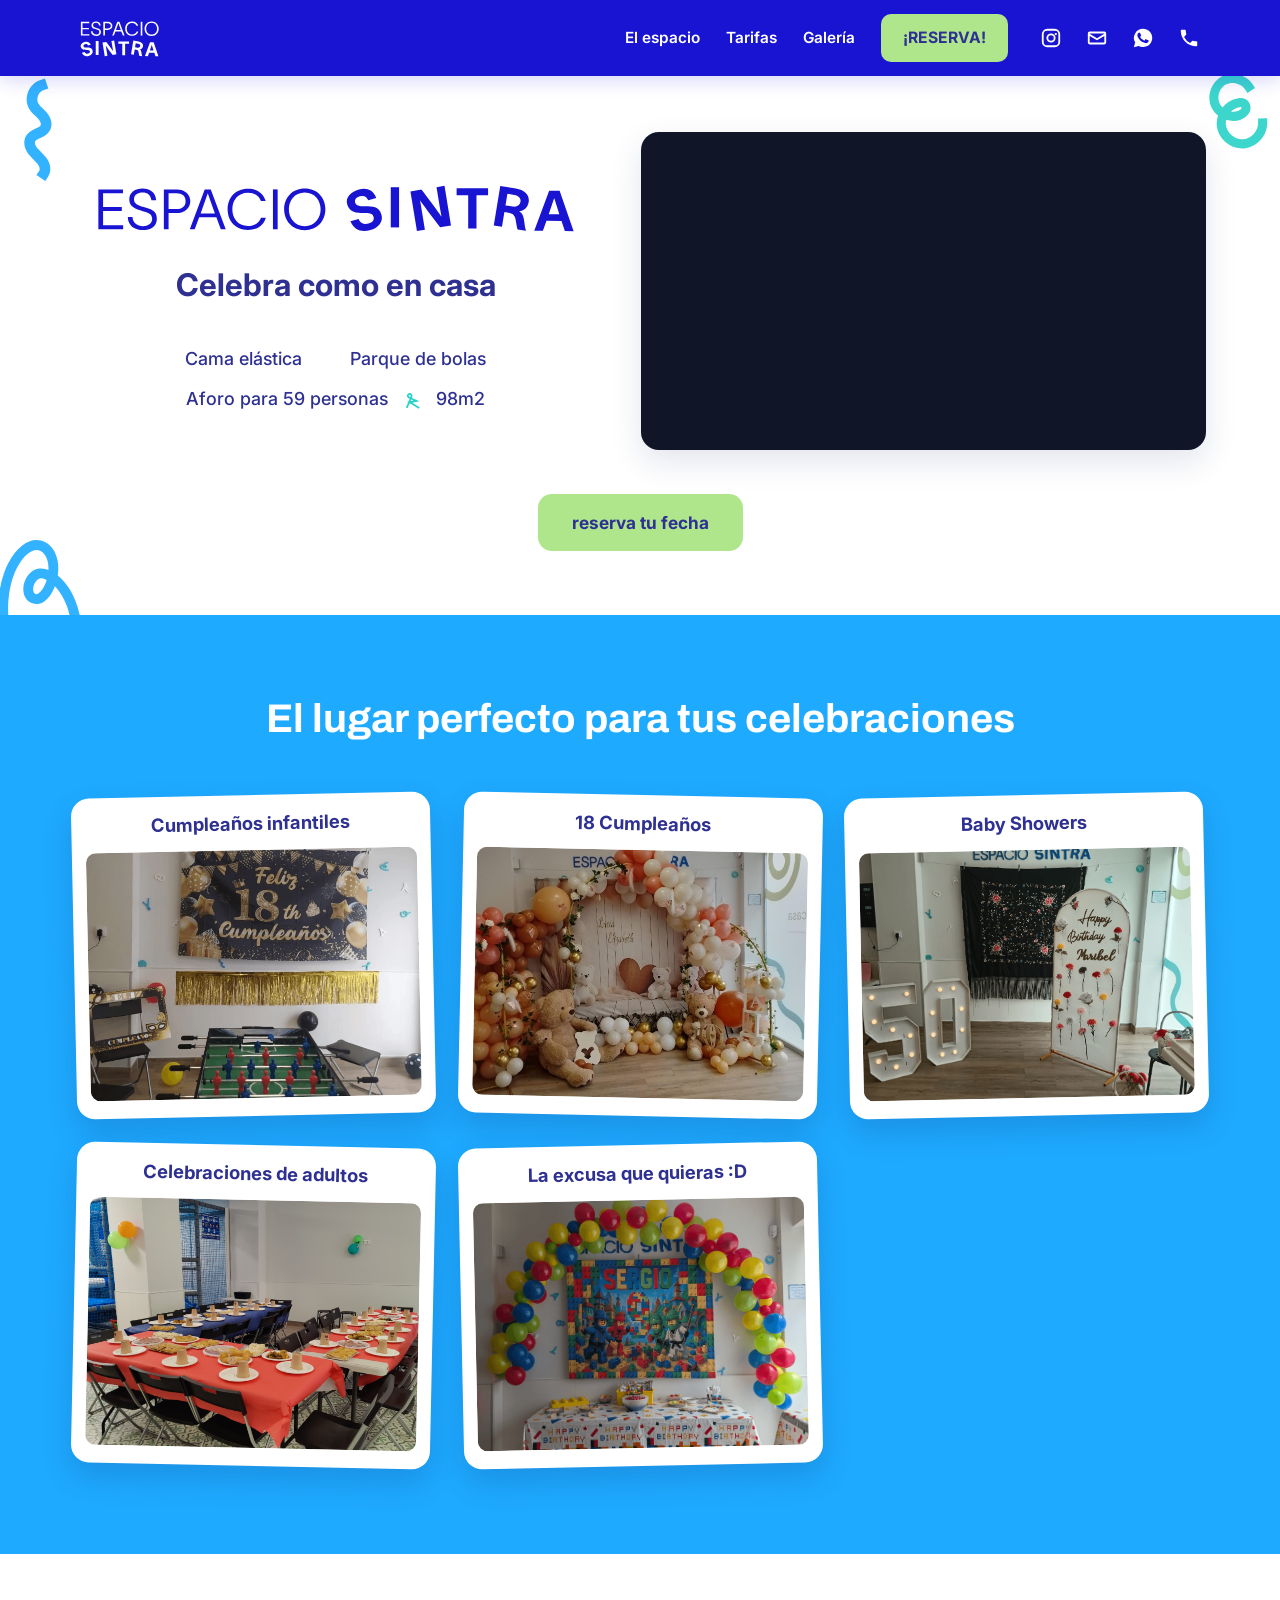
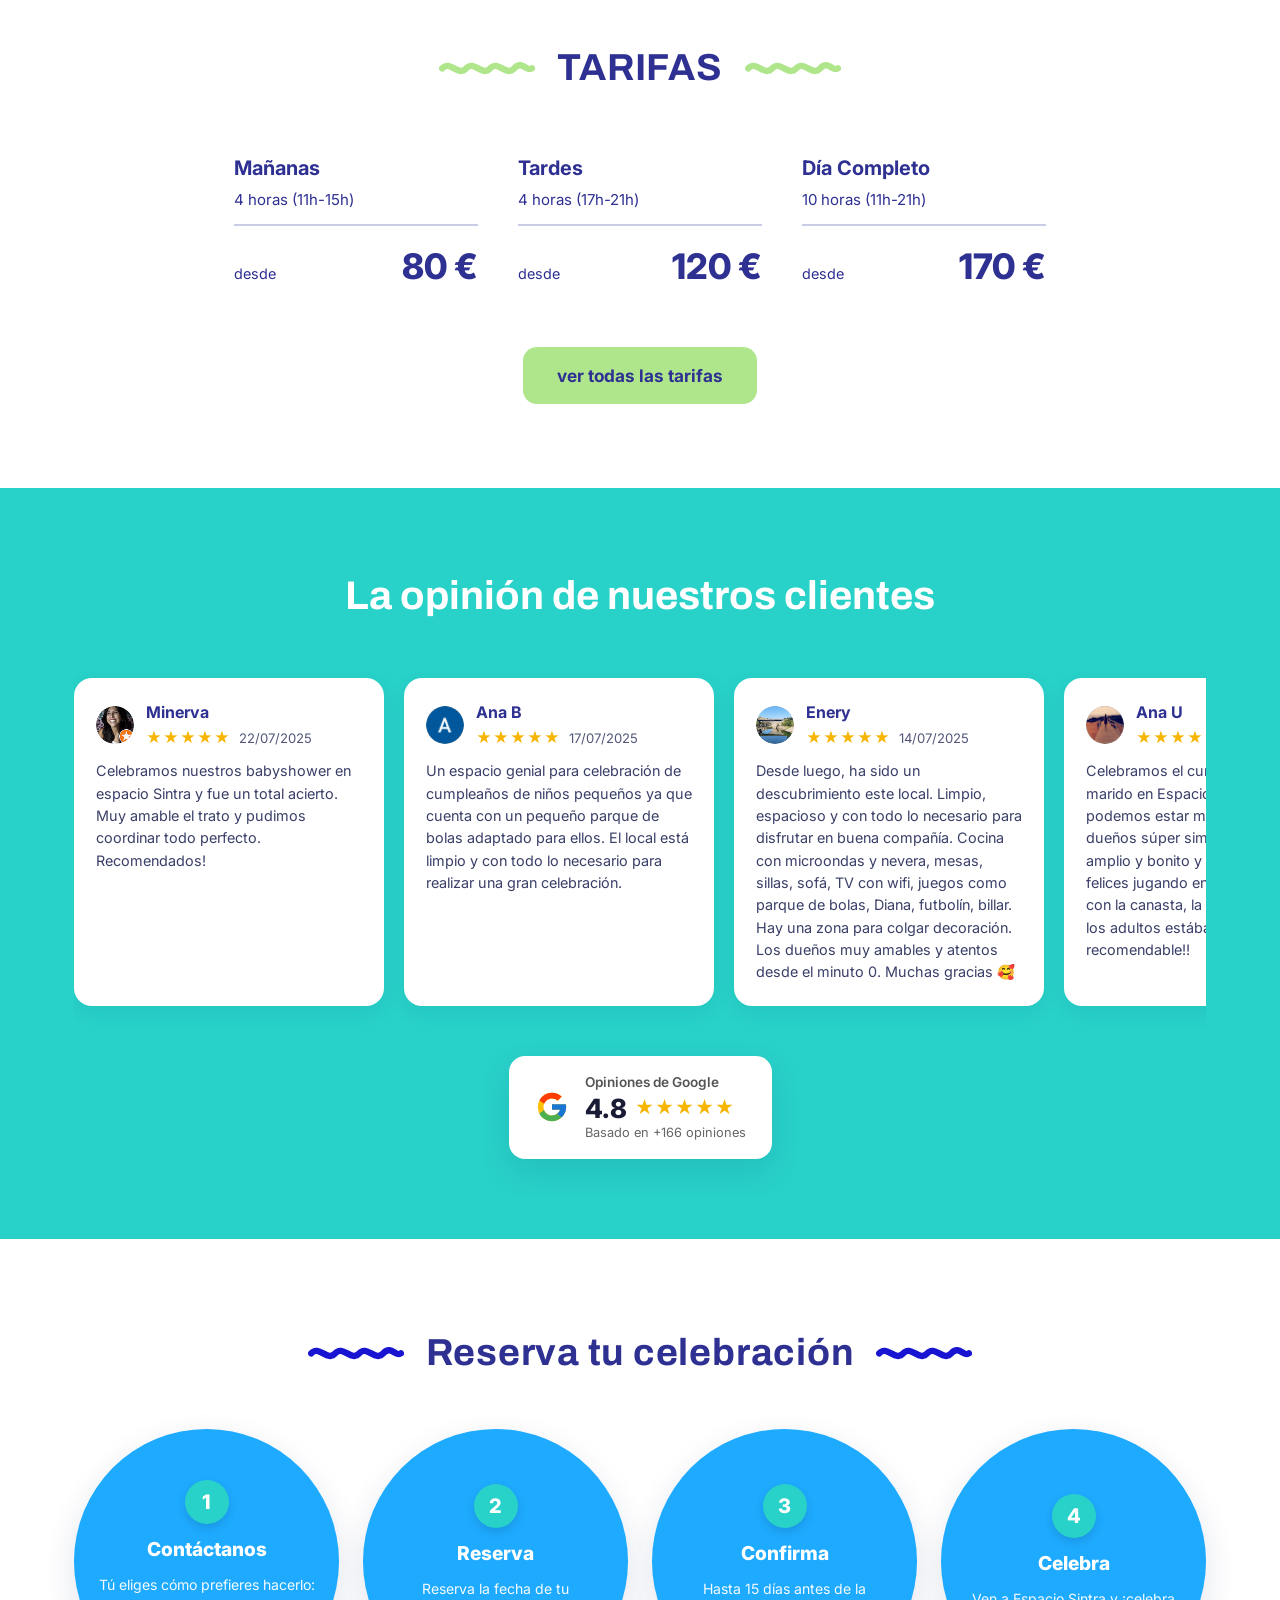
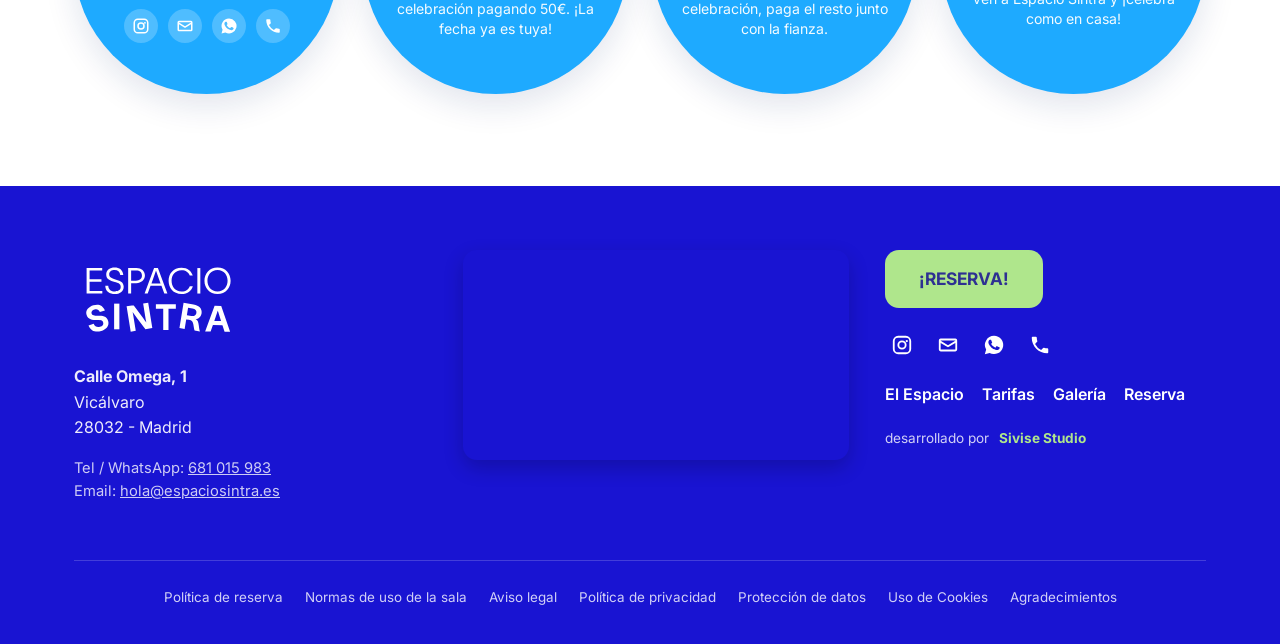
==== index.html @ 42a93ad6 "Initial 1:1 static migration of espaciosintra.es from Framer to GitHub Pages" ====
<!DOCTYPE html>
<html lang="es">
<head>
  <meta charset="UTF-8">
  <meta name="viewport" content="width=device-width, initial-scale=1.0">
  <title>Espacio Sintra — Celebra como en casa</title>
  <meta name="description" content="Celebra como en casa. Espacio Sintra es el lugar perfecto para todas tus celebraciones en Vicálvaro, Madrid. Sala privada de 98m2 con parque de bolas y cama elástica.">
  <link rel="canonical" href="https://www.espaciosintra.es/">
  <link rel="icon" type="image/png" href="img/favicon.png">
  <link rel="apple-touch-icon" href="img/apple-touch-icon.png">
  <meta property="og:type" content="website">
  <meta property="og:url" content="https://www.espaciosintra.es/">
  <meta property="og:title" content="Espacio Sintra — Celebra como en casa">
  <meta property="og:description" content="Celebra como en casa. Espacio Sintra es el lugar perfecto para todas tus celebraciones en Vicálvaro, Madrid. Sala privada de 98m2 con parque de bolas y cama elástica.">
  <meta property="og:image" content="https://www.espaciosintra.es/img/og-image.png">
  <link rel="preconnect" href="https://fonts.googleapis.com">
  <link rel="preconnect" href="https://fonts.gstatic.com" crossorigin>
  <link href="https://fonts.googleapis.com/css2?family=Archivo:wght@600;700;800&family=Inter:wght@400;500;600;700;800&display=swap" rel="stylesheet">
  <link rel="stylesheet" href="assets/style.css">
</head>
<body>
  <header class="site-header">
    <div class="container nav-inner">
      <a href="./" class="nav-logo" aria-label="Espacio Sintra Inicio">
        <img src="img/brand/ES_logotipo-03.svg" alt="Espacio Sintra">
      </a>
      <div class="nav-right">
        <ul class="nav-links">
          <li><a href="el_espacio/">El espacio</a></li>
          <li><a href="tarifas/">Tarifas</a></li>
          <li><a href="galeria/">Galería</a></li>
        </ul>
        <a href="reservar/" class="btn-mint">¡RESERVA!</a>
        <div class="nav-socials">
        <a href="https://www.instagram.com/espaciosintramadrid" target="_blank" rel="noopener noreferrer" aria-label="Instagram"><svg viewBox="0 0 24 24" aria-hidden="true"><path d="M7.75 2h8.5A5.75 5.75 0 0 1 22 7.75v8.5A5.75 5.75 0 0 1 16.25 22h-8.5A5.75 5.75 0 0 1 2 16.25v-8.5A5.75 5.75 0 0 1 7.75 2Zm0 2A3.75 3.75 0 0 0 4 7.75v8.5A3.75 3.75 0 0 0 7.75 20h8.5A3.75 3.75 0 0 0 20 16.25v-8.5A3.75 3.75 0 0 0 16.25 4h-8.5ZM12 7a5 5 0 1 1 0 10 5 5 0 0 1 0-10Zm0 2a3 3 0 1 0 0 6 3 3 0 0 0 0-6Zm5.25-2.5a1.25 1.25 0 1 1 0 2.5 1.25 1.25 0 0 1 0-2.5Z"/></svg></a>
        <a href="mailto:hola@espaciosintra.es" aria-label="Email"><svg viewBox="0 0 24 24" aria-hidden="true"><path d="M4 5h16a2 2 0 0 1 2 2v10a2 2 0 0 1-2 2H4a2 2 0 0 1-2-2V7a2 2 0 0 1 2-2Zm0 2v.4l8 4.8 8-4.8V7H4Zm16 10V9.7l-7.49 4.5a1 1 0 0 1-1.02 0L4 9.7V17h16Z"/></svg></a>
        <a href="https://wa.me/34681015983" target="_blank" rel="noopener noreferrer" aria-label="WhatsApp"><svg viewBox="0 0 24 24" aria-hidden="true"><path d="M12.04 2a9.95 9.95 0 0 0-8.6 14.95L2 22l5.2-1.36A9.96 9.96 0 1 0 12.04 2Zm5.82 14.1c-.25.7-1.44 1.34-1.99 1.42-.52.08-1.18.11-1.9-.12-.44-.14-1-.33-1.72-.64-3.03-1.31-5-4.36-5.15-4.56-.15-.2-1.23-1.64-1.23-3.13 0-1.49.78-2.22 1.06-2.52.28-.3.6-.38.8-.38h.58c.19 0 .44-.07.69.52.25.6.85 2.08.92 2.23.08.15.13.33.03.53-.1.2-.15.33-.3.5-.15.18-.32.4-.45.54-.15.15-.3.31-.13.61.18.3.78 1.29 1.68 2.09 1.15 1.03 2.13 1.35 2.43 1.5.3.15.48.13.65-.08.18-.2.75-.88.95-1.18.2-.3.4-.25.68-.15.28.1 1.75.83 2.05.98.3.15.5.22.58.35.08.13.08.73-.17 1.43Z"/></svg></a>
        <a href="tel:681015983" aria-label="Teléfono"><svg viewBox="0 0 24 24" aria-hidden="true"><path d="M6.62 10.79a15.05 15.05 0 0 0 6.59 6.59l2.2-2.2a1 1 0 0 1 1.01-.24c1.12.37 2.33.57 3.58.57a1 1 0 0 1 1 1V20a1 1 0 0 1-1 1C10.61 21 3 13.39 3 4a1 1 0 0 1 1-1h3.5a1 1 0 0 1 1 1c0 1.25.2 2.46.57 3.58a1 1 0 0 1-.25 1.01l-2.2 2.2Z"/></svg></a>
    </div>
      </div>
      <button id="menu-toggle" class="menu-toggle" aria-label="Abrir menú" aria-expanded="false">
        <svg width="24" height="24" viewBox="0 0 24 24" fill="none" stroke="currentColor" stroke-width="2.5"><line x1="3" y1="6" x2="21" y2="6"/><line x1="3" y1="12" x2="21" y2="12"/><line x1="3" y1="18" x2="21" y2="18"/></svg>
      </button>
    </div>
    <nav id="mobile-drawer" class="mobile-drawer" aria-label="Navegación móvil">
      <ul>
        <li><a href="el_espacio/">El espacio</a></li>
        <li><a href="tarifas/">Tarifas</a></li>
        <li><a href="galeria/">Galería</a></li>
        <li><a href="reservar/">¡RESERVA!</a></li>
      </ul>
      <div class="nav-socials">
        <a href="https://www.instagram.com/espaciosintramadrid" target="_blank" rel="noopener noreferrer" aria-label="Instagram"><svg viewBox="0 0 24 24" aria-hidden="true"><path d="M7.75 2h8.5A5.75 5.75 0 0 1 22 7.75v8.5A5.75 5.75 0 0 1 16.25 22h-8.5A5.75 5.75 0 0 1 2 16.25v-8.5A5.75 5.75 0 0 1 7.75 2Zm0 2A3.75 3.75 0 0 0 4 7.75v8.5A3.75 3.75 0 0 0 7.75 20h8.5A3.75 3.75 0 0 0 20 16.25v-8.5A3.75 3.75 0 0 0 16.25 4h-8.5ZM12 7a5 5 0 1 1 0 10 5 5 0 0 1 0-10Zm0 2a3 3 0 1 0 0 6 3 3 0 0 0 0-6Zm5.25-2.5a1.25 1.25 0 1 1 0 2.5 1.25 1.25 0 0 1 0-2.5Z"/></svg></a>
        <a href="mailto:hola@espaciosintra.es" aria-label="Email"><svg viewBox="0 0 24 24" aria-hidden="true"><path d="M4 5h16a2 2 0 0 1 2 2v10a2 2 0 0 1-2 2H4a2 2 0 0 1-2-2V7a2 2 0 0 1 2-2Zm0 2v.4l8 4.8 8-4.8V7H4Zm16 10V9.7l-7.49 4.5a1 1 0 0 1-1.02 0L4 9.7V17h16Z"/></svg></a>
        <a href="https://wa.me/34681015983" target="_blank" rel="noopener noreferrer" aria-label="WhatsApp"><svg viewBox="0 0 24 24" aria-hidden="true"><path d="M12.04 2a9.95 9.95 0 0 0-8.6 14.95L2 22l5.2-1.36A9.96 9.96 0 1 0 12.04 2Zm5.82 14.1c-.25.7-1.44 1.34-1.99 1.42-.52.08-1.18.11-1.9-.12-.44-.14-1-.33-1.72-.64-3.03-1.31-5-4.36-5.15-4.56-.15-.2-1.23-1.64-1.23-3.13 0-1.49.78-2.22 1.06-2.52.28-.3.6-.38.8-.38h.58c.19 0 .44-.07.69.52.25.6.85 2.08.92 2.23.08.15.13.33.03.53-.1.2-.15.33-.3.5-.15.18-.32.4-.45.54-.15.15-.3.31-.13.61.18.3.78 1.29 1.68 2.09 1.15 1.03 2.13 1.35 2.43 1.5.3.15.48.13.65-.08.18-.2.75-.88.95-1.18.2-.3.4-.25.68-.15.28.1 1.75.83 2.05.98.3.15.5.22.58.35.08.13.08.73-.17 1.43Z"/></svg></a>
        <a href="tel:681015983" aria-label="Teléfono"><svg viewBox="0 0 24 24" aria-hidden="true"><path d="M6.62 10.79a15.05 15.05 0 0 0 6.59 6.59l2.2-2.2a1 1 0 0 1 1.01-.24c1.12.37 2.33.57 3.58.57a1 1 0 0 1 1 1V20a1 1 0 0 1-1 1C10.61 21 3 13.39 3 4a1 1 0 0 1 1-1h3.5a1 1 0 0 1 1 1c0 1.25.2 2.46.57 3.58a1 1 0 0 1-.25 1.01l-2.2 2.2Z"/></svg></a>
    </div>
    </nav>
  </header>

  <main>

    <!-- HERO -->
    <section class="hero-section">
      <img src="img/brand/ES_formas_-02.svg" alt="" class="deco-shape" style="top:-20px; left:-30px; width:140px; opacity:0.9;">
      <img src="img/brand/ES_formas_-14.svg" alt="" class="deco-shape" style="top:-20px; right:-20px; width:120px; opacity:0.9;">
      <img src="img/brand/ES_formas_-06.svg" alt="" class="deco-shape" style="bottom:-30px; left:-30px; width:130px; opacity:0.9;">

      <div class="container">
        <div class="hero-grid">
          <div class="hero-brand">
            <img src="img/brand/ES_logotipo-02.svg" alt="ESPACIO SINTRA" class="hero-wordmark">
            <h1 class="hero-subtitle">Celebra como en casa</h1>
            <div class="hero-highlights">
              <div class="hero-highlight-row">
                <span>Cama elástica</span>
                <img src="img/brand/ES_formas_-21.svg" alt="" class="hero-highlight-icon">
                <span>Parque de bolas</span>
              </div>
              <div class="hero-highlight-row">
                <span>Aforo para 59 personas</span>
                <img src="img/brand/ES_formas_-15.svg" alt="" class="hero-highlight-icon">
                <span>98m2</span>
              </div>
            </div>
          </div>

          <div class="hero-video-wrap">
            <iframe
              src="https://www.youtube.com/embed/fUkqvOrNJ1E?iv_load_policy=3&rel=0&modestbranding=1&playsinline=1&mute=1"
              title="Vídeo de presentación de Espacio Sintra"
              allow="accelerometer; autoplay; clipboard-write; encrypted-media; gyroscope; picture-in-picture"
              allowfullscreen>
            </iframe>
          </div>
        </div>

        <div class="hero-cta-wrap">
          <a href="reservar/" class="btn-mint btn-mint-lg">reserva tu fecha</a>
        </div>
      </div>
    </section>

    <!-- CELEBRATIONS (Sky Blue) -->
    <section class="celebrations-section">
      <div class="container">
        <h2 class="section-title">El lugar perfecto para tus celebraciones</h2>
        <div class="celebrations-grid">
          <article class="celebration-card">
            <h2>Cumpleaños infantiles</h2>
            <img src="img/celebraciones/cumple_infantil.jpg" alt="Cumpleaños infantiles en Espacio Sintra" loading="lazy">
          </article>
          <article class="celebration-card">
            <h2>18 Cumpleaños</h2>
            <img src="img/celebraciones/cumple_18.jpg" alt="18 Cumpleaños en Espacio Sintra" loading="lazy">
          </article>
          <article class="celebration-card">
            <h2>Baby Showers</h2>
            <img src="img/celebraciones/baby_shower.jpg" alt="Baby Showers en Espacio Sintra" loading="lazy">
          </article>
          <article class="celebration-card">
            <h2>Celebraciones de adultos</h2>
            <img src="img/celebraciones/adultos.jpg" alt="Celebraciones de adultos en Espacio Sintra" loading="lazy">
          </article>
          <article class="celebration-card">
            <h2>La excusa que quieras :D</h2>
            <img src="img/celebraciones/excusa.jpg" alt="Todo tipo de celebraciones en Espacio Sintra" loading="lazy">
          </article>
        </div>
      </div>
    </section>

    <!-- TARIFAS SUMMARY -->
    <section class="tarifas-home-section">
      <div class="container">
        <div class="wave-heading">
          <svg class="wave-svg" viewBox="0 0 120 26" fill="none"><path d="M4 13C14 2 24 24 34 13C44 2 54 24 64 13C74 2 84 24 94 13C104 2 110 18 116 13" stroke="#afe68c" stroke-width="8" stroke-linecap="round"/></svg>
          <h2>TARIFAS</h2>
          <svg class="wave-svg" viewBox="0 0 120 26" fill="none"><path d="M4 13C14 2 24 24 34 13C44 2 54 24 64 13C74 2 84 24 94 13C104 2 110 18 116 13" stroke="#afe68c" stroke-width="8" stroke-linecap="round"/></svg>
        </div>

        <div class="tarifas-summary-grid">
          <div class="tarifa-mini">
            <h3>Mañanas</h3>
            <p class="hours">4 horas (11h-15h)</p>
            <div class="price-row"><span class="desde">desde</span><span class="price">80 €</span></div>
          </div>
          <div class="tarifa-mini">
            <h3>Tardes</h3>
            <p class="hours">4 horas (17h-21h)</p>
            <div class="price-row"><span class="desde">desde</span><span class="price">120 €</span></div>
          </div>
          <div class="tarifa-mini">
            <h3>Día Completo</h3>
            <p class="hours">10 horas (11h-21h)</p>
            <div class="price-row"><span class="desde">desde</span><span class="price">170 €</span></div>
          </div>
        </div>

        <div style="text-align:center;">
          <a href="tarifas/" class="btn-mint btn-mint-lg">ver todas las tarifas</a>
        </div>
      </div>
    </section>

    <!-- CLIENT REVIEWS (Turquoise) -->
    <section class="reviews-section">
      <div class="container">
        <h2 class="section-title">La opinión de nuestros clientes</h2>
        <div class="reviews-track">
          
        <article class="review-card">
          <div class="review-head">
            <img src="img/avatars/av1.png" alt="Minerva" class="review-avatar" loading="lazy">
            <div>
              <div class="review-author">Minerva</div>
              <div class="review-meta"><span class="review-stars">★★★★★</span><span>22/07/2025</span></div>
            </div>
          </div>
          <p class="review-text">Celebramos nuestros babyshower en espacio Sintra y fue un total acierto. Muy amable el trato y pudimos coordinar todo perfecto. Recomendados!</p>
        </article>

        <article class="review-card">
          <div class="review-head">
            <img src="img/avatars/av2.png" alt="Ana B" class="review-avatar" loading="lazy">
            <div>
              <div class="review-author">Ana B</div>
              <div class="review-meta"><span class="review-stars">★★★★★</span><span>17/07/2025</span></div>
            </div>
          </div>
          <p class="review-text">Un espacio genial para celebración de cumpleaños de niños pequeños ya que cuenta con un pequeño parque de bolas adaptado para ellos. El local está limpio y con todo lo necesario para realizar una gran celebración.</p>
        </article>

        <article class="review-card">
          <div class="review-head">
            <img src="img/avatars/av3.png" alt="Enery" class="review-avatar" loading="lazy">
            <div>
              <div class="review-author">Enery</div>
              <div class="review-meta"><span class="review-stars">★★★★★</span><span>14/07/2025</span></div>
            </div>
          </div>
          <p class="review-text">Desde luego, ha sido un descubrimiento este local. Limpio, espacioso y con todo lo necesario para disfrutar en buena compañía. Cocina con microondas y nevera, mesas, sillas, sofá, TV con wifi, juegos como parque de bolas, Diana, futbolín, billar. Hay una zona para colgar decoración. Los dueños muy amables y atentos desde el minuto 0. Muchas gracias 🥰</p>
        </article>

        <article class="review-card">
          <div class="review-head">
            <img src="img/avatars/av4.png" alt="Ana U" class="review-avatar" loading="lazy">
            <div>
              <div class="review-author">Ana U</div>
              <div class="review-meta"><span class="review-stars">★★★★★</span><span>10/07/2025</span></div>
            </div>
          </div>
          <p class="review-text">Celebramos el cumpleaños de mi marido en Espacio Sintra y no podemos estar más contentos. Los dueños súper simpáticos. El local muy amplio y bonito y los niños estuvieron felices jugando en el parque de bolas, con la canasta, la portería… mientras los adultos estábamos tranquilos. Muy recomendable!!</p>
        </article>

        <article class="review-card">
          <div class="review-head">
            <img src="img/avatars/av5.png" alt="Mónica" class="review-avatar" loading="lazy">
            <div>
              <div class="review-author">Mónica</div>
              <div class="review-meta"><span class="review-stars">★★★★★</span><span>03/07/2025</span></div>
            </div>
          </div>
          <p class="review-text">Es la primera vez que hemos hecho uso de un local y hemos salido encantados. Es amplio, cómodo, con juegos para pequeños y no tanto, hemos estado como en casa. Las gestiones fáciles y el trato cercano.</p>
        </article>

        <article class="review-card">
          <div class="review-head">
            <img src="img/avatars/av6.png" alt="Valentina" class="review-avatar" loading="lazy">
            <div>
              <div class="review-author">Valentina</div>
              <div class="review-meta"><span class="review-stars">★★★★★</span><span>01/07/2025</span></div>
            </div>
          </div>
          <p class="review-text">Muy buen local, todo nuevo, bonito, para todos los gustos, es un excelente espacio, Vicálvaro lo necesitaba ☺️ Nos encantó!! Seguro que más de un invitado repetirá!!</p>
        </article>

        <article class="review-card">
          <div class="review-head">
            <img src="img/avatars/av7.png" alt="Olga" class="review-avatar" loading="lazy">
            <div>
              <div class="review-author">Olga</div>
              <div class="review-meta"><span class="review-stars">★★★★★</span><span>29/06/2025</span></div>
            </div>
          </div>
          <p class="review-text">El sitio fue ideal para celebrar la graduación de un grupo de 14 niños de entre 2 y 3 años. Los niños se lo pasaron genial en el parque de bolas, jugando con la cocinita y montando en las motos. Aire acondicionado perfecto, nevera, microondas y todo muy limpio. ¡Repetiríamos sin duda!</p>
        </article>

        <article class="review-card">
          <div class="review-head">
            <img src="img/avatars/av8.png" alt="Karolina" class="review-avatar" loading="lazy">
            <div>
              <div class="review-author">Karolina</div>
              <div class="review-meta"><span class="review-stars">★★★★★</span><span>27/06/2025</span></div>
            </div>
          </div>
          <p class="review-text">Un local ideal para fiestas de niños, muy limpio, acogedor y muy bien equipado, con nevera y congelador, cafetera de cápsulas y microondas. Les doy un 10!</p>
        </article>

        <article class="review-card">
          <div class="review-head">
            <img src="img/avatars/av9.png" alt="Lorena" class="review-avatar" loading="lazy">
            <div>
              <div class="review-author">Lorena</div>
              <div class="review-meta"><span class="review-stars">★★★★★</span><span>22/06/2025</span></div>
            </div>
          </div>
          <p class="review-text">Un local cómodo, espacioso, donde disfrutar tanto los mayores como los más pequeños, todo lo tienen bien organizado, se preocupan desde el primer momento de que vaya a estar todo genial para la fiesta. Sin duda repetiremos</p>
        </article>
        </div>
        <div class="google-badge-wrap">
          <div class="google-badge-card">
            <svg width="34" height="34" viewBox="0 0 48 48" aria-hidden="true"><path fill="#FFC107" d="M43.6 20.1H42V20H24v8h11.3C33.7 32.7 29.2 36 24 36c-6.6 0-12-5.4-12-12s5.4-12 12-12c3.1 0 5.8 1.2 8 3l5.7-5.7C34 6 29.3 4 24 4 13 4 4 13 4 24s9 20 20 20 20-9 20-20c0-1.3-.1-2.6-.4-3.9z"/><path fill="#FF3D00" d="M6.3 14.7l6.6 4.8C14.7 15.1 19 12 24 12c3.1 0 5.8 1.2 8 3l5.7-5.7C34 6 29.3 4 24 4 16.3 4 9.7 8.3 6.3 14.7z"/><path fill="#4CAF50" d="M24 44c5.2 0 9.9-2 13.4-5.2l-6.2-5.2C29.2 35.1 26.7 36 24 36c-5.2 0-9.6-3.3-11.3-7.9l-6.5 5C9.5 39.6 16.2 44 24 44z"/><path fill="#1976D2" d="M43.6 20.1H42V20H24v8h11.3c-.8 2.2-2.2 4.2-4.1 5.6l6.2 5.2C37 39.2 44 34 44 24c0-1.3-.1-2.6-.4-3.9z"/></svg>
            <div>
              <div style="font-size:0.85rem; color:#555; font-weight:600;">Opiniones de Google</div>
              <div style="display:flex; align-items:center; gap:8px;">
                <span class="google-badge-score">4.8</span>
                <span class="review-stars" style="font-size:1.15rem;">★★★★★</span>
              </div>
              <div style="font-size:0.8rem; color:#666;">Basado en +166 opiniones</div>
            </div>
          </div>
        </div>
      </div>
    </section>

    <!-- BOOKING STEPS -->
    <section class="steps-section">
      <div class="container">
        <div class="wave-heading">
          <svg class="wave-svg" viewBox="0 0 120 26" fill="none"><path d="M4 13C14 2 24 24 34 13C44 2 54 24 64 13C74 2 84 24 94 13C104 2 110 18 116 13" stroke="#1914d2" stroke-width="8" stroke-linecap="round"/></svg>
          <h2>Reserva tu celebración</h2>
          <svg class="wave-svg" viewBox="0 0 120 26" fill="none"><path d="M4 13C14 2 24 24 34 13C44 2 54 24 64 13C74 2 84 24 94 13C104 2 110 18 116 13" stroke="#1914d2" stroke-width="8" stroke-linecap="round"/></svg>
        </div>

        <div class="steps-grid">
          <div class="step-circle">
            <span class="step-num">1</span>
            <h3>Contáctanos</h3>
            <p>Tú eliges cómo prefieres hacerlo:</p>
            <div class="step-icons">
        <a href="https://www.instagram.com/espaciosintramadrid" target="_blank" rel="noopener noreferrer" aria-label="Instagram"><svg viewBox="0 0 24 24" aria-hidden="true"><path d="M7.75 2h8.5A5.75 5.75 0 0 1 22 7.75v8.5A5.75 5.75 0 0 1 16.25 22h-8.5A5.75 5.75 0 0 1 2 16.25v-8.5A5.75 5.75 0 0 1 7.75 2Zm0 2A3.75 3.75 0 0 0 4 7.75v8.5A3.75 3.75 0 0 0 7.75 20h8.5A3.75 3.75 0 0 0 20 16.25v-8.5A3.75 3.75 0 0 0 16.25 4h-8.5ZM12 7a5 5 0 1 1 0 10 5 5 0 0 1 0-10Zm0 2a3 3 0 1 0 0 6 3 3 0 0 0 0-6Zm5.25-2.5a1.25 1.25 0 1 1 0 2.5 1.25 1.25 0 0 1 0-2.5Z"/></svg></a>
        <a href="mailto:hola@espaciosintra.es" aria-label="Email"><svg viewBox="0 0 24 24" aria-hidden="true"><path d="M4 5h16a2 2 0 0 1 2 2v10a2 2 0 0 1-2 2H4a2 2 0 0 1-2-2V7a2 2 0 0 1 2-2Zm0 2v.4l8 4.8 8-4.8V7H4Zm16 10V9.7l-7.49 4.5a1 1 0 0 1-1.02 0L4 9.7V17h16Z"/></svg></a>
        <a href="https://wa.me/34681015983" target="_blank" rel="noopener noreferrer" aria-label="WhatsApp"><svg viewBox="0 0 24 24" aria-hidden="true"><path d="M12.04 2a9.95 9.95 0 0 0-8.6 14.95L2 22l5.2-1.36A9.96 9.96 0 1 0 12.04 2Zm5.82 14.1c-.25.7-1.44 1.34-1.99 1.42-.52.08-1.18.11-1.9-.12-.44-.14-1-.33-1.72-.64-3.03-1.31-5-4.36-5.15-4.56-.15-.2-1.23-1.64-1.23-3.13 0-1.49.78-2.22 1.06-2.52.28-.3.6-.38.8-.38h.58c.19 0 .44-.07.69.52.25.6.85 2.08.92 2.23.08.15.13.33.03.53-.1.2-.15.33-.3.5-.15.18-.32.4-.45.54-.15.15-.3.31-.13.61.18.3.78 1.29 1.68 2.09 1.15 1.03 2.13 1.35 2.43 1.5.3.15.48.13.65-.08.18-.2.75-.88.95-1.18.2-.3.4-.25.68-.15.28.1 1.75.83 2.05.98.3.15.5.22.58.35.08.13.08.73-.17 1.43Z"/></svg></a>
        <a href="tel:681015983" aria-label="Teléfono"><svg viewBox="0 0 24 24" aria-hidden="true"><path d="M6.62 10.79a15.05 15.05 0 0 0 6.59 6.59l2.2-2.2a1 1 0 0 1 1.01-.24c1.12.37 2.33.57 3.58.57a1 1 0 0 1 1 1V20a1 1 0 0 1-1 1C10.61 21 3 13.39 3 4a1 1 0 0 1 1-1h3.5a1 1 0 0 1 1 1c0 1.25.2 2.46.57 3.58a1 1 0 0 1-.25 1.01l-2.2 2.2Z"/></svg></a>
    </div>
          </div>
          <div class="step-circle">
            <span class="step-num">2</span>
            <h3>Reserva</h3>
            <p>Reserva la fecha de tu celebración pagando 50€. ¡La fecha ya es tuya!</p>
          </div>
          <div class="step-circle">
            <span class="step-num">3</span>
            <h3>Confirma</h3>
            <p>Hasta 15 días antes de la celebración, paga el resto junto con la fianza.</p>
          </div>
          <div class="step-circle">
            <span class="step-num">4</span>
            <h3>Celebra</h3>
            <p>Ven a Espacio Sintra y ¡celebra como en casa!</p>
          </div>
        </div>
      </div>
    </section>

  </main>

  <footer class="site-footer">
    <div class="container">
      <div class="footer-top">
        <div>
          <img src="img/brand/ES_logotipo-03.svg" alt="Espacio Sintra" class="footer-logo">
          <p class="footer-address">
            <strong>Calle Omega, 1</strong><br>
            Vicálvaro<br>
            28032 - Madrid
          </p>
          <p class="footer-address" style="font-size:0.92rem; opacity:0.85;">
            Tel / WhatsApp: <a href="tel:681015983" style="text-decoration:underline;">681 015 983</a><br>
            Email: <a href="mailto:hola@espaciosintra.es" style="text-decoration:underline;">hola@espaciosintra.es</a>
          </p>
        </div>

        <div>
          <iframe class="footer-map" loading="lazy" referrerpolicy="no-referrer-when-downgrade" title="Ubicación de Espacio Sintra en Google Maps" src="https://www.google.com/maps/embed?pb=!1m18!1m12!1m3!1d3038.375888779469!2d-3.607991523493664!3d40.400522956624826!2m3!1f0!2f0!3f0!3m2!1i1024!2i768!4f13.1!3m3!1m2!1s0xd42251a2ddd2651%3A0xb4d147cf2492450a!2sEspacio%20Sintra!5e0!3m2!1ses!2ses!4v1754129785091!5m2!1ses!2ses"></iframe>
        </div>

        <div class="footer-actions">
          <a href="reservar/" class="btn-mint btn-mint-lg">¡RESERVA!</a>
          <div class="nav-socials">
        <a href="https://www.instagram.com/espaciosintramadrid" target="_blank" rel="noopener noreferrer" aria-label="Instagram"><svg viewBox="0 0 24 24" aria-hidden="true"><path d="M7.75 2h8.5A5.75 5.75 0 0 1 22 7.75v8.5A5.75 5.75 0 0 1 16.25 22h-8.5A5.75 5.75 0 0 1 2 16.25v-8.5A5.75 5.75 0 0 1 7.75 2Zm0 2A3.75 3.75 0 0 0 4 7.75v8.5A3.75 3.75 0 0 0 7.75 20h8.5A3.75 3.75 0 0 0 20 16.25v-8.5A3.75 3.75 0 0 0 16.25 4h-8.5ZM12 7a5 5 0 1 1 0 10 5 5 0 0 1 0-10Zm0 2a3 3 0 1 0 0 6 3 3 0 0 0 0-6Zm5.25-2.5a1.25 1.25 0 1 1 0 2.5 1.25 1.25 0 0 1 0-2.5Z"/></svg></a>
        <a href="mailto:hola@espaciosintra.es" aria-label="Email"><svg viewBox="0 0 24 24" aria-hidden="true"><path d="M4 5h16a2 2 0 0 1 2 2v10a2 2 0 0 1-2 2H4a2 2 0 0 1-2-2V7a2 2 0 0 1 2-2Zm0 2v.4l8 4.8 8-4.8V7H4Zm16 10V9.7l-7.49 4.5a1 1 0 0 1-1.02 0L4 9.7V17h16Z"/></svg></a>
        <a href="https://wa.me/34681015983" target="_blank" rel="noopener noreferrer" aria-label="WhatsApp"><svg viewBox="0 0 24 24" aria-hidden="true"><path d="M12.04 2a9.95 9.95 0 0 0-8.6 14.95L2 22l5.2-1.36A9.96 9.96 0 1 0 12.04 2Zm5.82 14.1c-.25.7-1.44 1.34-1.99 1.42-.52.08-1.18.11-1.9-.12-.44-.14-1-.33-1.72-.64-3.03-1.31-5-4.36-5.15-4.56-.15-.2-1.23-1.64-1.23-3.13 0-1.49.78-2.22 1.06-2.52.28-.3.6-.38.8-.38h.58c.19 0 .44-.07.69.52.25.6.85 2.08.92 2.23.08.15.13.33.03.53-.1.2-.15.33-.3.5-.15.18-.32.4-.45.54-.15.15-.3.31-.13.61.18.3.78 1.29 1.68 2.09 1.15 1.03 2.13 1.35 2.43 1.5.3.15.48.13.65-.08.18-.2.75-.88.95-1.18.2-.3.4-.25.68-.15.28.1 1.75.83 2.05.98.3.15.5.22.58.35.08.13.08.73-.17 1.43Z"/></svg></a>
        <a href="tel:681015983" aria-label="Teléfono"><svg viewBox="0 0 24 24" aria-hidden="true"><path d="M6.62 10.79a15.05 15.05 0 0 0 6.59 6.59l2.2-2.2a1 1 0 0 1 1.01-.24c1.12.37 2.33.57 3.58.57a1 1 0 0 1 1 1V20a1 1 0 0 1-1 1C10.61 21 3 13.39 3 4a1 1 0 0 1 1-1h3.5a1 1 0 0 1 1 1c0 1.25.2 2.46.57 3.58a1 1 0 0 1-.25 1.01l-2.2 2.2Z"/></svg></a>
    </div>
          <nav class="footer-nav" aria-label="Enlaces pie de página">
            <a href="el_espacio/">El Espacio</a>
            <a href="tarifas/">Tarifas</a>
            <a href="galeria/">Galería</a>
            <a href="reservar/">Reserva</a>
          </nav>
          <a href="https://www.sivisestudio.es/" target="_blank" rel="noopener noreferrer" class="footer-credit">
            desarrollado por <strong>Sivise Studio</strong>
          </a>
        </div>
      </div>

      <div class="footer-legal">
        <a href="politica_reserva/">Política de reserva</a>
        <a href="terminos_condiciones/">Normas de uso de la sala</a>
        <a href="aviso_legal/">Aviso legal</a>
        <a href="politica_privacidad/">Política de privacidad</a>
        <a href="proteccion_datos/">Protección de datos</a>
        <a href="uso_cookies/">Uso de Cookies</a>
        <a href="gracias/">Agradecimientos</a>
      </div>
    </div>
  </footer>

  <script src="assets/app.js"></script>
</body>
</html>
---- assets/style.css ----
/* Espacio Sintra — Official Static Design System (Migrated 1:1 from Framer to GitHub Pages) */
:root {
  --cobalt: #1914d2;
  --indigo: #2e3092;
  --sky: #1eaaff;
  --turquoise: #28d2c8;
  --mint: #afe68c;
  --mint-soft: #e6f8de;
  --white: #ffffff;
  --ink: #1a1c36;
  --muted: #52577a;
  --radius-sm: 10px;
  --radius-md: 18px;
  --radius-lg: 28px;
  --radius-pill: 999px;
  --shadow-card: 0 12px 32px rgba(18, 43, 105, 0.12);
  --shadow-soft: 0 6px 20px rgba(18, 43, 105, 0.08);
  --max-w: 1180px;
}

* { box-sizing: border-box; margin: 0; padding: 0; }
html { scroll-behavior: smooth; }
body {
  font-family: 'Inter', -apple-system, BlinkMacSystemFont, sans-serif;
  color: var(--indigo);
  background: var(--white);
  line-height: 1.6;
  overflow-x: hidden;
  -webkit-font-smoothing: antialiased;
}
img { max-width: 100%; display: block; }
a { color: inherit; text-decoration: none; }

.container {
  width: 100%;
  max-width: var(--max-w);
  margin: 0 auto;
  padding: 0 24px;
}

/* =========================================
   NAVBAR (Cobalt #1914d2)
   ========================================= */
.site-header {
  position: sticky;
  top: 0;
  z-index: 1000;
  background: var(--cobalt);
  color: var(--white);
  box-shadow: 0 4px 18px rgba(25, 20, 210, 0.18);
}
.nav-inner {
  display: flex;
  align-items: center;
  justify-content: space-between;
  gap: 20px;
  height: 76px;
}
.nav-logo {
  display: flex;
  align-items: center;
  height: 50px;
  flex-shrink: 0;
}
.nav-logo img {
  height: 52px;
  width: auto;
  object-fit: contain;
}
.nav-right {
  display: flex;
  align-items: center;
  gap: 26px;
}
.nav-links {
  display: flex;
  align-items: center;
  gap: 26px;
  list-style: none;
}
.nav-links a {
  font-size: 0.96rem;
  font-weight: 600;
  color: var(--white);
  transition: opacity 0.2s, transform 0.2s;
}
.nav-links a:hover,
.nav-links a.active {
  color: var(--mint);
}
.btn-mint {
  display: inline-flex;
  align-items: center;
  justify-content: center;
  gap: 8px;
  background: var(--mint);
  color: var(--indigo);
  font-weight: 700;
  font-size: 0.98rem;
  padding: 11px 22px;
  border-radius: 10px;
  border: none;
  cursor: pointer;
  transition: transform 0.2s, box-shadow 0.2s, filter 0.2s;
}
.btn-mint:hover {
  transform: translateY(-2px);
  box-shadow: 0 8px 20px rgba(25, 20, 210, 0.18);
  filter: brightness(1.03);
}
.btn-mint-lg {
  padding: 15px 34px;
  font-size: 1.08rem;
  border-radius: 14px;
}
.nav-socials {
  display: flex;
  align-items: center;
  gap: 12px;
}
.nav-socials a {
  display: inline-flex;
  align-items: center;
  justify-content: center;
  width: 34px;
  height: 34px;
  border-radius: 50%;
  color: var(--white);
  transition: transform 0.2s, background 0.2s;
}
.nav-socials a:hover {
  background: rgba(255, 255, 255, 0.16);
  transform: translateY(-2px);
}
.nav-socials svg { width: 22px; height: 22px; fill: currentColor; }

/* Mobile menu button */
.menu-toggle {
  display: none;
  background: transparent;
  border: 2px solid rgba(255, 255, 255, 0.45);
  border-radius: 10px;
  color: var(--white);
  width: 44px;
  height: 44px;
  align-items: center;
  justify-content: center;
  cursor: pointer;
}
.mobile-drawer {
  display: none;
  background: var(--cobalt);
  padding: 16px 24px 28px;
  border-top: 1px solid rgba(255, 255, 255, 0.15);
}
.mobile-drawer.open { display: block; }
.mobile-drawer ul {
  list-style: none;
  display: flex;
  flex-direction: column;
  gap: 14px;
  margin-bottom: 18px;
}
.mobile-drawer a {
  color: var(--white);
  font-size: 1.1rem;
  font-weight: 600;
  display: block;
  padding: 6px 0;
}

/* =========================================
   HERO SECTION
   ========================================= */
.hero-section {
  position: relative;
  padding: 56px 0 64px;
  overflow: hidden;
  background: var(--white);
}
.hero-grid {
  display: grid;
  grid-template-columns: 1fr 1.08fr;
  align-items: center;
  gap: 44px;
  position: relative;
  z-index: 2;
}
.hero-brand {
  text-align: center;
}
.hero-wordmark {
  width: min(520px, 100%);
  margin: 0 auto 12px;
}
.hero-subtitle {
  font-size: clamp(1.4rem, 2.5vw, 1.95rem);
  font-weight: 700;
  color: var(--indigo);
  margin-bottom: 34px;
}
.hero-highlights {
  display: flex;
  flex-direction: column;
  gap: 12px;
  align-items: center;
  font-size: 1.12rem;
  font-weight: 500;
  color: var(--indigo);
}
.hero-highlight-row {
  display: flex;
  align-items: center;
  justify-content: center;
  gap: 12px;
  flex-wrap: wrap;
}
.hero-highlight-icon {
  width: 24px;
  height: 24px;
  object-fit: contain;
}
.hero-video-wrap {
  position: relative;
  width: 100%;
  aspect-ratio: 16 / 9;
  border-radius: var(--radius-md);
  overflow: hidden;
  background: #101627;
  box-shadow: var(--shadow-card);
}
.hero-video-wrap iframe {
  position: absolute;
  inset: 0;
  width: 100%;
  height: 100%;
  border: 0;
}
.hero-cta-wrap {
  text-align: center;
  margin-top: 44px;
  position: relative;
  z-index: 2;
}

/* Decorative Brand Shapes */
.deco-shape {
  position: absolute;
  pointer-events: none;
  z-index: 1;
  user-select: none;
}

/* =========================================
   CELEBRATIONS SECTION (Sky Blue #1eaaff)
   ========================================= */
.celebrations-section {
  background: var(--sky);
  color: var(--white);
  padding: 72px 0 88px;
  position: relative;
  overflow: hidden;
}
.section-title {
  font-family: 'Archivo', 'Inter', sans-serif;
  font-size: clamp(1.85rem, 3.2vw, 2.5rem);
  font-weight: 700;
  text-align: center;
  margin-bottom: 44px;
}
.celebrations-grid {
  display: grid;
  grid-template-columns: repeat(3, 1fr);
  gap: 28px;
  position: relative;
  z-index: 2;
}
.celebration-card {
  background: var(--white);
  border-radius: var(--radius-md);
  padding: 14px 14px 18px;
  box-shadow: 0 14px 30px rgba(13, 48, 120, 0.2);
  transition: transform 0.25s ease;
}
.celebration-card:nth-child(odd) { transform: rotate(-1.2deg); }
.celebration-card:nth-child(even) { transform: rotate(1.2deg); }
.celebration-card:hover { transform: rotate(0deg) translateY(-6px); }
.celebration-card h2 {
  font-size: 1.15rem;
  font-weight: 700;
  color: var(--indigo);
  text-align: center;
  margin-bottom: 12px;
}
.celebration-card img {
  width: 100%;
  aspect-ratio: 4 / 3;
  object-fit: cover;
  border-radius: 10px;
}

/* =========================================
   TARIFAS SUMMARY (White)
   ========================================= */
.tarifas-home-section {
  background: var(--white);
  padding: 84px 0;
  position: relative;
  overflow: hidden;
}
.wave-heading {
  display: flex;
  align-items: center;
  justify-content: center;
  gap: 22px;
  margin-bottom: 46px;
}
.wave-heading h2 {
  font-family: 'Archivo', 'Inter', sans-serif;
  font-size: clamp(1.85rem, 3vw, 2.35rem);
  font-weight: 700;
  color: var(--indigo);
  letter-spacing: 0.02em;
}
.wave-svg {
  width: 96px;
  height: auto;
  flex-shrink: 0;
}
.tarifas-summary-grid {
  display: grid;
  grid-template-columns: repeat(3, 1fr);
  gap: 32px;
  max-width: 820px;
  margin: 0 auto 44px;
  position: relative;
  z-index: 2;
}
.tarifa-mini {
  padding: 8px 4px;
}
.tarifa-mini h3 {
  font-size: 1.25rem;
  font-weight: 700;
  color: var(--indigo);
  margin-bottom: 4px;
}
.tarifa-mini .hours {
  font-size: 0.94rem;
  color: var(--indigo);
  padding-bottom: 12px;
  border-bottom: 2px solid rgba(46, 48, 146, 0.25);
  margin-bottom: 12px;
}
.tarifa-mini .price-row {
  display: flex;
  align-items: baseline;
  justify-content: space-between;
}
.tarifa-mini .desde {
  font-size: 0.9rem;
  color: var(--indigo);
}
.tarifa-mini .price {
  font-size: 2.2rem;
  font-weight: 800;
  color: var(--indigo);
}

/* =========================================
   REVIEWS SECTION (Turquoise #28d2c8)
   ========================================= */
.reviews-section {
  background: var(--turquoise);
  color: var(--white);
  padding: 76px 0 80px;
  position: relative;
  overflow: hidden;
}
.reviews-track {
  display: flex;
  gap: 20px;
  overflow-x: auto;
  scroll-snap-type: x mandatory;
  padding: 6px 4px 20px;
  scrollbar-width: thin;
  scrollbar-color: rgba(255, 255, 255, 0.6) transparent;
}
.review-card {
  flex: 0 0 310px;
  scroll-snap-align: start;
  background: var(--white);
  color: var(--indigo);
  border-radius: var(--radius-md);
  padding: 22px;
  box-shadow: var(--shadow-soft);
  display: flex;
  flex-direction: column;
  gap: 10px;
}
.review-head {
  display: flex;
  align-items: center;
  gap: 12px;
}
.review-avatar {
  width: 38px;
  height: 38px;
  border-radius: 50%;
  object-fit: cover;
  flex-shrink: 0;
}
.review-author {
  font-weight: 700;
  font-size: 1rem;
  color: var(--indigo);
}
.review-meta {
  display: flex;
  align-items: center;
  gap: 8px;
  font-size: 0.82rem;
  color: var(--muted);
}
.review-stars { color: #f6b500; letter-spacing: 1px; font-size: 0.95rem; }
.review-text {
  font-size: 0.9rem;
  line-height: 1.55;
  color: #3a3f68;
}
.google-badge-wrap {
  display: flex;
  justify-content: center;
  margin-top: 30px;
}
.google-badge-card {
  background: var(--white);
  color: var(--ink);
  border-radius: 16px;
  padding: 16px 26px;
  box-shadow: var(--shadow-card);
  display: inline-flex;
  align-items: center;
  gap: 16px;
}
.google-badge-score {
  font-size: 1.65rem;
  font-weight: 800;
  color: var(--ink);
  line-height: 1;
}

/* =========================================
   BOOKING STEPS SECTION (White)
   ========================================= */
.steps-section {
  background: var(--white);
  padding: 84px 0 92px;
  position: relative;
  overflow: hidden;
}
.steps-grid {
  display: grid;
  grid-template-columns: repeat(4, 1fr);
  gap: 24px;
  position: relative;
  z-index: 2;
}
.step-circle {
  background: var(--sky);
  color: var(--white);
  border-radius: 50%;
  aspect-ratio: 1 / 1;
  padding: 26px 24px;
  display: flex;
  flex-direction: column;
  align-items: center;
  justify-content: center;
  text-align: center;
  gap: 10px;
  box-shadow: var(--shadow-card);
  position: relative;
}
.step-num {
  width: 44px;
  height: 44px;
  border-radius: 50%;
  background: var(--turquoise);
  color: var(--white);
  font-weight: 800;
  font-size: 1.25rem;
  display: flex;
  align-items: center;
  justify-content: center;
  box-shadow: 0 4px 10px rgba(0, 0, 0, 0.12);
}
.step-circle h3 {
  font-size: 1.2rem;
  font-weight: 800;
  color: var(--white);
}
.step-circle p {
  font-size: 0.88rem;
  line-height: 1.45;
  color: rgba(255, 255, 255, 0.95);
}
.step-icons {
  display: flex;
  gap: 10px;
  margin-top: 4px;
}
.step-icons a {
  width: 34px;
  height: 34px;
  border-radius: 50%;
  background: rgba(255, 255, 255, 0.22);
  display: inline-flex;
  align-items: center;
  justify-content: center;
  color: var(--white);
}
.step-icons a:hover { background: var(--cobalt); }
.step-icons svg { width: 18px; height: 18px; fill: currentColor; }

/* =========================================
   SUBPAGES: HERO BANNER + CARDS
   ========================================= */
.page-hero {
  background: linear-gradient(180deg, #f4f7ff 0%, #ffffff 100%);
  padding: 56px 0 44px;
  text-align: center;
  border-bottom: 1px solid rgba(25, 20, 210, 0.08);
}
.page-hero h1 {
  font-family: 'Archivo', 'Inter', sans-serif;
  font-size: clamp(2rem, 3.6vw, 2.8rem);
  color: var(--indigo);
  margin-bottom: 14px;
}
.page-hero p {
  max-width: 720px;
  margin: 0 auto;
  font-size: 1.08rem;
  color: var(--muted);
}

/* El Espacio 3-column mint cards */
.espacio-grid {
  display: grid;
  grid-template-columns: repeat(3, 1fr);
  gap: 28px;
  padding: 56px 0 76px;
}
.espacio-card {
  background: var(--mint-soft);
  border: 2px solid var(--mint);
  border-radius: var(--radius-lg);
  padding: 32px 28px;
  box-shadow: var(--shadow-soft);
}
.espacio-card-icon {
  width: 58px;
  height: 58px;
  margin-bottom: 18px;
}
.espacio-card h2 {
  font-size: 1.35rem;
  color: var(--indigo);
  margin-bottom: 16px;
}
.espacio-list {
  list-style: none;
  display: flex;
  flex-direction: column;
  gap: 12px;
}
.espacio-list li {
  position: relative;
  padding-left: 22px;
  font-size: 0.97rem;
  color: var(--indigo);
}
.espacio-list li::before {
  content: '•';
  position: absolute;
  left: 4px;
  color: var(--cobalt);
  font-weight: 900;
  font-size: 1.2rem;
  line-height: 1.2;
}

/* Tarifas Interactive Tabs */
.tarifas-page-wrap { padding: 48px 0 80px; }
.tarifa-tabs {
  display: flex;
  justify-content: center;
  flex-wrap: wrap;
  gap: 12px;
  margin-bottom: 36px;
}
.tarifa-tab {
  background: #eef2ff;
  color: var(--indigo);
  border: 2px solid transparent;
  padding: 13px 22px;
  border-radius: var(--radius-pill);
  font-weight: 700;
  font-size: 0.96rem;
  cursor: pointer;
  transition: all 0.2s;
}
.tarifa-tab:hover { border-color: var(--cobalt); }
.tarifa-tab.active {
  background: var(--cobalt);
  color: var(--white);
  box-shadow: 0 8px 20px rgba(25, 20, 210, 0.25);
}
.tarifa-panel { display: none; }
.tarifa-panel.active { display: block; }
.tarifa-panel-title {
  text-align: center;
  font-size: 1.35rem;
  color: var(--indigo);
  margin-bottom: 28px;
}
.tarifa-cards-grid {
  display: grid;
  grid-template-columns: repeat(4, 1fr);
  gap: 22px;
}
.tarifa-card {
  background: var(--cobalt);
  color: var(--white);
  border-radius: var(--radius-lg);
  padding: 32px 24px;
  display: flex;
  flex-direction: column;
  justify-content: space-between;
  gap: 18px;
  box-shadow: var(--shadow-card);
}
.tarifa-card h3 {
  font-size: 1.35rem;
  font-weight: 800;
  color: var(--mint);
}
.tarifa-card .slot {
  font-size: 0.95rem;
  color: rgba(255, 255, 255, 0.9);
}
.tarifa-card .big-price {
  font-family: 'Archivo', 'Inter', sans-serif;
  font-size: 2.7rem;
  font-weight: 800;
  color: var(--white);
  line-height: 1.1;
}
.tarifa-card .btn-sky {
  display: inline-block;
  text-align: center;
  background: var(--sky);
  color: var(--white);
  font-weight: 700;
  padding: 12px 18px;
  border-radius: 12px;
  transition: background 0.2s, transform 0.2s;
}
.tarifa-card .btn-sky:hover {
  background: var(--mint);
  color: var(--indigo);
  transform: translateY(-2px);
}
.tarifa-footnote {
  text-align: center;
  margin-top: 22px;
  font-size: 0.95rem;
  color: var(--muted);
  font-style: italic;
}
.extras-grid {
  display: grid;
  grid-template-columns: repeat(2, 1fr);
  gap: 28px;
  margin-top: 56px;
}
.extra-card {
  background: #f5f9ff;
  border: 2px solid #d5e4ff;
  border-radius: var(--radius-lg);
  padding: 32px;
}
.extra-head {
  display: flex;
  align-items: center;
  justify-content: space-between;
  gap: 16px;
  margin-bottom: 14px;
}
.extra-price {
  background: var(--mint);
  color: var(--indigo);
  font-weight: 800;
  font-size: 1.25rem;
  padding: 6px 16px;
  border-radius: var(--radius-pill);
}

/* Galeria Grid + Lightbox */
.galeria-grid {
  display: grid;
  grid-template-columns: repeat(3, 1fr);
  gap: 18px;
  padding: 48px 0 80px;
}
.galeria-item {
  border-radius: var(--radius-md);
  overflow: hidden;
  cursor: pointer;
  box-shadow: var(--shadow-soft);
  aspect-ratio: 4 / 3;
  background: #eef2ff;
}
.galeria-item img {
  width: 100%;
  height: 100%;
  object-fit: cover;
  transition: transform 0.35s ease;
}
.galeria-item:hover img { transform: scale(1.05); }
.lightbox {
  display: none;
  position: fixed;
  inset: 0;
  z-index: 2000;
  background: rgba(12, 14, 42, 0.92);
  align-items: center;
  justify-content: center;
  padding: 24px;
}
.lightbox.open { display: flex; }
.lightbox img {
  max-width: 92vw;
  max-height: 85vh;
  border-radius: 14px;
  box-shadow: 0 20px 50px rgba(0, 0, 0, 0.5);
}
.lightbox-btn {
  position: fixed;
  background: rgba(255, 255, 255, 0.16);
  color: var(--white);
  border: none;
  width: 50px;
  height: 50px;
  border-radius: 50%;
  font-size: 1.6rem;
  cursor: pointer;
  display: flex;
  align-items: center;
  justify-content: center;
}
.lightbox-btn:hover { background: var(--mint); color: var(--indigo); }
.lightbox-close { top: 20px; right: 24px; }
.lightbox-prev { left: 20px; top: 50%; transform: translateY(-50%); }
.lightbox-next { right: 20px; top: 50%; transform: translateY(-50%); }

/* Reservar Page */
.reservar-wrap { padding: 52px 0 84px; max-width: 820px; margin: 0 auto; }
.reserva-step-card {
  background: #f5f9ff;
  border-left: 8px solid var(--sky);
  border-radius: var(--radius-md);
  padding: 28px 32px;
  margin-bottom: 24px;
  box-shadow: var(--shadow-soft);
}
.reserva-step-head {
  display: flex;
  align-items: center;
  gap: 16px;
  margin-bottom: 14px;
}
.contact-pills {
  display: grid;
  grid-template-columns: repeat(2, 1fr);
  gap: 14px;
  margin-top: 18px;
}
.contact-pill {
  background: var(--turquoise);
  color: var(--white);
  font-weight: 700;
  font-size: 1.05rem;
  padding: 15px 22px;
  border-radius: var(--radius-pill);
  display: flex;
  align-items: center;
  justify-content: center;
  gap: 10px;
  transition: transform 0.2s, background 0.2s;
}
.contact-pill:hover {
  background: var(--cobalt);
  transform: translateY(-2px);
}
.contact-pill svg { width: 20px; height: 20px; fill: currentColor; }

/* Legal Pages */
.legal-wrap {
  max-width: 860px;
  margin: 0 auto;
  padding: 52px 24px 84px;
}
.legal-wrap h1 {
  font-family: 'Archivo', 'Inter', sans-serif;
  font-size: clamp(1.8rem, 3vw, 2.4rem);
  color: var(--indigo);
  margin-bottom: 24px;
}
.legal-wrap p {
  margin-bottom: 16px;
  color: #2f3458;
  font-size: 1rem;
  line-height: 1.72;
}
.legal-wrap h2 {
  font-size: 1.25rem;
  color: var(--cobalt);
  margin: 26px 0 10px;
}

/* =========================================
   FOOTER (Cobalt #1914d2)
   ========================================= */
.site-footer {
  background: var(--cobalt);
  color: var(--white);
  padding: 64px 0 36px;
}
.footer-top {
  display: grid;
  grid-template-columns: 1.1fr 1.2fr 1fr;
  gap: 36px;
  align-items: start;
  padding-bottom: 40px;
  border-bottom: 1px solid rgba(255, 255, 255, 0.18);
}
.footer-logo { width: 170px; margin-bottom: 18px; }
.footer-address {
  font-size: 1rem;
  line-height: 1.6;
  color: rgba(255, 255, 255, 0.92);
  margin-bottom: 16px;
}
.footer-map {
  width: 100%;
  height: 210px;
  border: 0;
  border-radius: 14px;
  box-shadow: 0 8px 20px rgba(0, 0, 0, 0.2);
}
.footer-actions {
  display: flex;
  flex-direction: column;
  align-items: flex-start;
  gap: 20px;
}
.footer-nav {
  display: flex;
  flex-wrap: wrap;
  gap: 18px;
}
.footer-nav a {
  font-weight: 600;
  color: var(--white);
}
.footer-nav a:hover { color: var(--mint); }
.footer-credit {
  display: inline-flex;
  align-items: center;
  gap: 10px;
  font-size: 0.85rem;
  color: rgba(255, 255, 255, 0.8);
}
.footer-credit strong { color: var(--mint); }
.footer-legal {
  display: flex;
  flex-wrap: wrap;
  justify-content: center;
  gap: 12px 22px;
  padding-top: 26px;
  font-size: 0.84rem;
  color: rgba(255, 255, 255, 0.8);
}
.footer-legal a:hover { color: var(--mint); text-decoration: underline; }

/* =========================================
   RESPONSIVE
   ========================================= */
@media (max-width: 980px) {
  .hero-grid,
  .espacio-grid,
  .footer-top { grid-template-columns: 1fr; }
  .celebrations-grid,
  .galeria-grid { grid-template-columns: repeat(2, 1fr); }
  .steps-grid,
  .tarifa-cards-grid { grid-template-columns: repeat(2, 1fr); }
  .extras-grid { grid-template-columns: 1fr; }
}
@media (max-width: 810px) {
  .nav-right { display: none; }
  .menu-toggle { display: inline-flex; }
  .tarifas-summary-grid { grid-template-columns: 1fr; text-align: center; }
  .tarifa-mini .price-row { justify-content: center; gap: 16px; }
  .celebrations-grid,
  .galeria-grid,
  .steps-grid,
  .tarifa-cards-grid,
  .contact-pills { grid-template-columns: 1fr; }
  .step-circle { border-radius: var(--radius-lg); aspect-ratio: auto; padding: 28px 22px; }
  .wave-svg { width: 52px; }
}
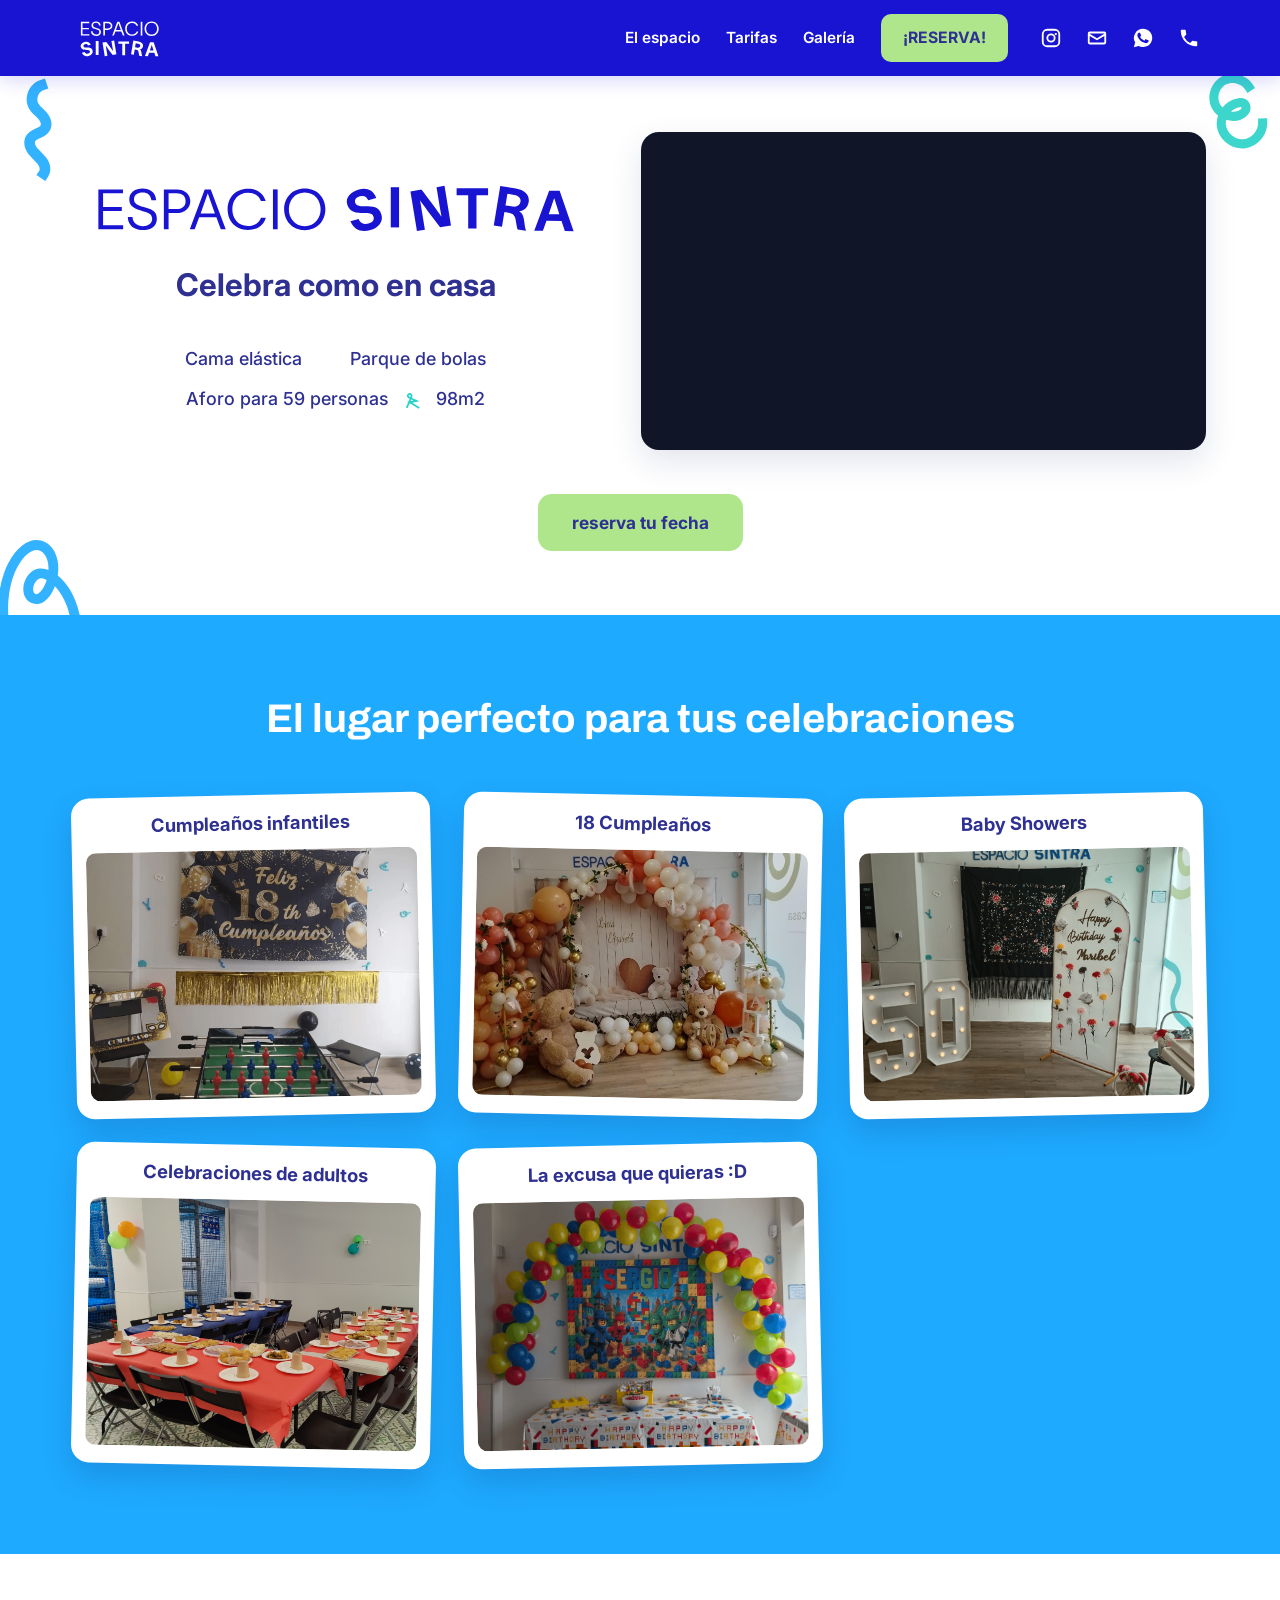
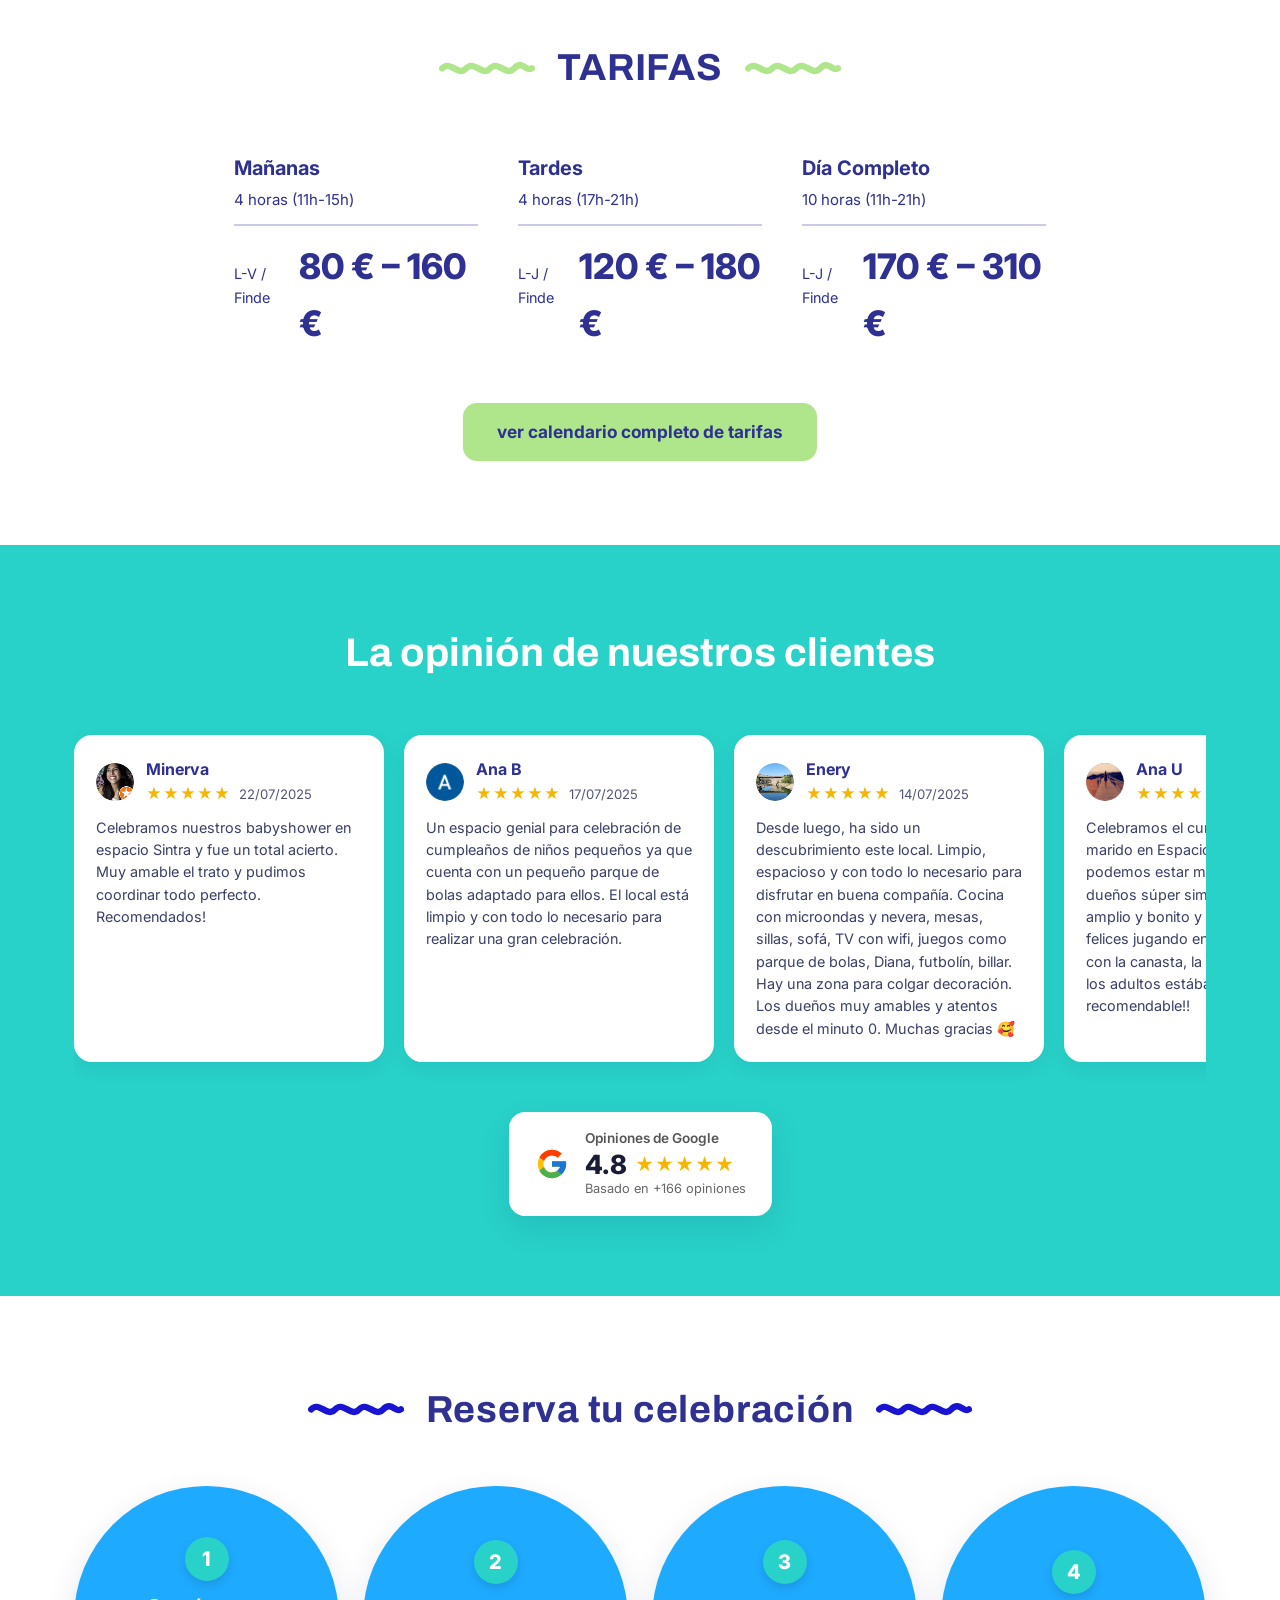
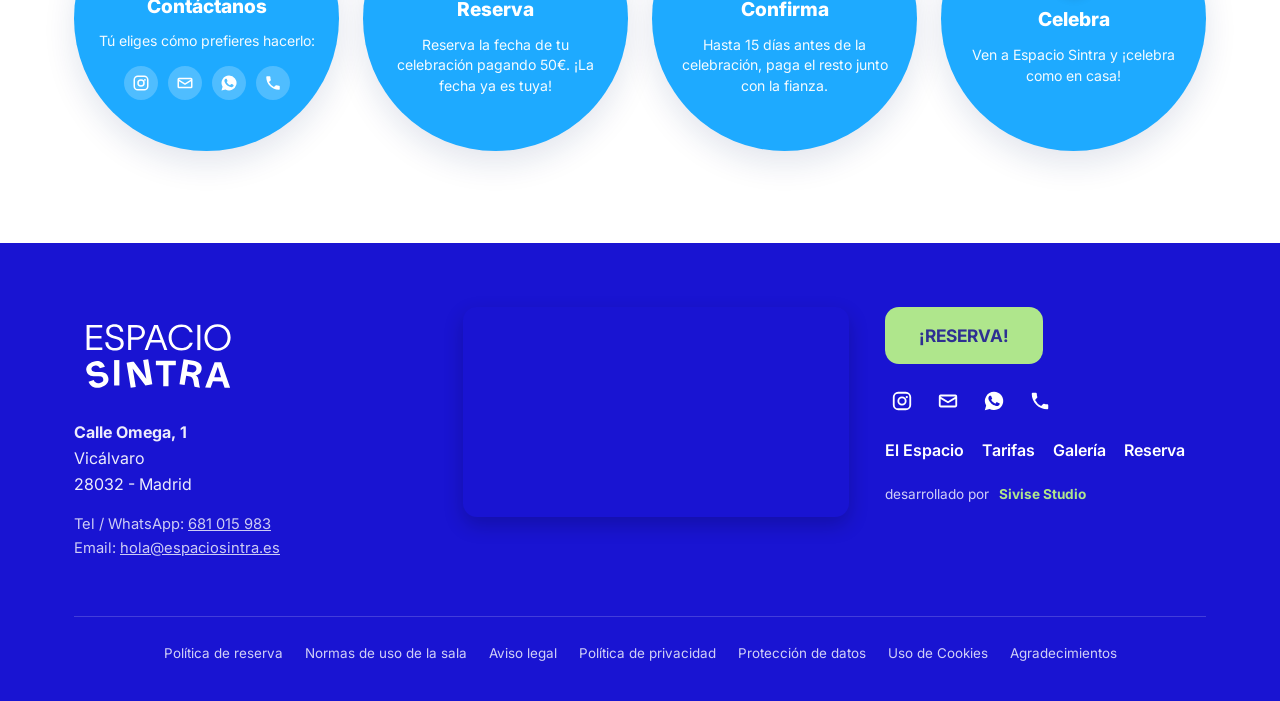
==== commit 10b2c026: "Redesign tarifas page as Google-Calendar-style weekly schedule with live WhatsApp calculator" ====
--- a/index.html
+++ b/index.html
@@ -143,22 +143,22 @@
           <div class="tarifa-mini">
             <h3>Mañanas</h3>
             <p class="hours">4 horas (11h-15h)</p>
-            <div class="price-row"><span class="desde">desde</span><span class="price">80 €</span></div>
+            <div class="price-row"><span class="desde">L-V / Finde</span><span class="price">80 € – 160 €</span></div>
           </div>
           <div class="tarifa-mini">
             <h3>Tardes</h3>
             <p class="hours">4 horas (17h-21h)</p>
-            <div class="price-row"><span class="desde">desde</span><span class="price">120 €</span></div>
+            <div class="price-row"><span class="desde">L-J / Finde</span><span class="price">120 € – 180 €</span></div>
           </div>
           <div class="tarifa-mini">
             <h3>Día Completo</h3>
             <p class="hours">10 horas (11h-21h)</p>
-            <div class="price-row"><span class="desde">desde</span><span class="price">170 €</span></div>
+            <div class="price-row"><span class="desde">L-J / Finde</span><span class="price">170 € – 310 €</span></div>
           </div>
         </div>
 
         <div style="text-align:center;">
-          <a href="tarifas/" class="btn-mint btn-mint-lg">ver todas las tarifas</a>
+          <a href="tarifas/" class="btn-mint btn-mint-lg">ver calendario completo de tarifas</a>
         </div>
       </div>
     </section>
--- a/assets/style.css
+++ b/assets/style.css
@@ -590,90 +590,302 @@
   line-height: 1.2;
 }
 
-/* Tarifas Interactive Tabs */
-.tarifas-page-wrap { padding: 48px 0 80px; }
-.tarifa-tabs {
+/* Tarifas — Google Calendar Style Weekly Schedule */
+.tarifas-page-wrap { padding: 40px 0 84px; }
+
+.tier-legend {
   display: flex;
   justify-content: center;
   flex-wrap: wrap;
-  gap: 12px;
-  margin-bottom: 36px;
-}
-.tarifa-tab {
-  background: #eef2ff;
-  color: var(--indigo);
-  border: 2px solid transparent;
-  padding: 13px 22px;
+  gap: 12px 20px;
+  margin-bottom: 24px;
+}
+.tier-pill {
+  display: inline-flex;
+  align-items: center;
+  gap: 8px;
+  font-size: 0.88rem;
+  font-weight: 700;
+  color: var(--indigo);
+  background: #f5f7ff;
+  padding: 7px 14px;
   border-radius: var(--radius-pill);
-  font-weight: 700;
-  font-size: 0.96rem;
-  cursor: pointer;
-  transition: all 0.2s;
-}
-.tarifa-tab:hover { border-color: var(--cobalt); }
-.tarifa-tab.active {
-  background: var(--cobalt);
-  color: var(--white);
-  box-shadow: 0 8px 20px rgba(25, 20, 210, 0.25);
-}
-.tarifa-panel { display: none; }
-.tarifa-panel.active { display: block; }
-.tarifa-panel-title {
+  border: 1.5px solid rgba(46, 48, 146, 0.14);
+}
+.tier-dot {
+  width: 12px;
+  height: 12px;
+  border-radius: 50%;
+  flex-shrink: 0;
+}
+.tier-dot.lj { background: var(--turquoise); }
+.tier-dot.vi { background: var(--sky); }
+.tier-dot.fd { background: var(--cobalt); }
+
+.gcal-scroll {
+  overflow-x: auto;
+  padding-bottom: 10px;
+  -webkit-overflow-scrolling: touch;
+}
+.gcal-board {
+  min-width: 880px;
+  background: var(--white);
+  border: 2px solid #dfe5f8;
+  border-radius: 20px;
+  overflow: hidden;
+  box-shadow: var(--shadow-card);
+}
+.gcal-header {
+  display: grid;
+  grid-template-columns: 74px repeat(7, 1fr);
+  background: #f7f9ff;
+  border-bottom: 2px solid #dfe5f8;
+}
+.gcal-corner {
+  display: flex;
+  align-items: center;
+  justify-content: center;
+  font-size: 0.72rem;
+  font-weight: 700;
+  color: var(--muted);
+  text-transform: uppercase;
+  border-right: 1px solid #e5eaf8;
+  padding: 12px 6px;
+}
+.gcal-day-head {
+  padding: 12px 8px;
   text-align: center;
-  font-size: 1.35rem;
-  color: var(--indigo);
-  margin-bottom: 28px;
-}
-.tarifa-cards-grid {
+  border-right: 1px solid #e5eaf8;
+  display: flex;
+  flex-direction: column;
+  align-items: center;
+  gap: 4px;
+}
+.gcal-day-head:last-child { border-right: none; }
+.gcal-day-name {
+  font-family: 'Archivo', 'Inter', sans-serif;
+  font-size: 0.98rem;
+  font-weight: 800;
+  color: var(--indigo);
+  text-transform: uppercase;
+}
+.gcal-day-tag {
+  font-size: 0.68rem;
+  font-weight: 700;
+  padding: 2px 8px;
+  border-radius: var(--radius-pill);
+  text-transform: uppercase;
+  letter-spacing: 0.03em;
+}
+.gcal-day-head.tier-lj .gcal-day-tag { background: #dff9f7; color: #0f7670; }
+.gcal-day-head.tier-vi .gcal-day-tag { background: #dff3ff; color: #0b69a3; }
+.gcal-day-head.tier-fd { background: #eef1ff; }
+.gcal-day-head.tier-fd .gcal-day-tag { background: var(--cobalt); color: var(--white); }
+
+/* Time Rows inside Google Calendar Grid */
+.gcal-row {
   display: grid;
-  grid-template-columns: repeat(4, 1fr);
-  gap: 22px;
-}
-.tarifa-card {
-  background: var(--cobalt);
-  color: var(--white);
-  border-radius: var(--radius-lg);
-  padding: 32px 24px;
+  grid-template-columns: 74px repeat(7, 1fr);
+  border-bottom: 1px solid #e8ecf9;
+}
+.gcal-row:last-child { border-bottom: none; }
+.gcal-time-col {
+  border-right: 1px solid #e5eaf8;
+  padding: 12px 8px;
   display: flex;
   flex-direction: column;
   justify-content: space-between;
-  gap: 18px;
+  align-items: center;
+  font-size: 0.76rem;
+  font-weight: 700;
+  color: var(--muted);
+  background: #fafbff;
+  text-align: center;
+}
+.gcal-break-row {
+  background: repeating-linear-gradient(
+    -45deg,
+    #fafbff,
+    #fafbff 8px,
+    #f2f5fc 8px,
+    #f2f5fc 16px
+  );
+}
+.gcal-break-label {
+  grid-column: 2 / -1;
+  padding: 7px 14px;
+  font-size: 0.76rem;
+  font-weight: 600;
+  color: var(--muted);
+  text-align: center;
+  letter-spacing: 0.02em;
+}
+
+.gcal-cell {
+  padding: 8px 6px;
+  border-right: 1px solid #eef1fb;
+  display: flex;
+  align-items: stretch;
+}
+.gcal-cell:last-child { border-right: none; }
+.gcal-cell.tier-fd-bg { background: #f8f9ff; }
+
+/* Google Calendar Event Block */
+.gcal-event {
+  width: 100%;
+  border-radius: 12px;
+  padding: 11px 9px;
+  border: 2px solid transparent;
+  cursor: pointer;
+  text-align: left;
+  display: flex;
+  flex-direction: column;
+  justify-content: space-between;
+  gap: 4px;
+  transition: transform 0.18s ease, box-shadow 0.18s ease, border-color 0.18s ease;
+  font-family: inherit;
+}
+.gcal-event:hover {
+  transform: translateY(-2px);
+  box-shadow: 0 8px 18px rgba(25, 20, 210, 0.16);
+}
+.gcal-event.selected {
+  border-color: #11132e !important;
+  box-shadow: 0 0 0 3px var(--mint), 0 10px 22px rgba(25, 20, 210, 0.22);
+  transform: translateY(-2px);
+}
+.gcal-event.tier-lj {
+  background: #e6fbf9;
+  border-left: 5px solid var(--turquoise);
+  color: #0d4b48;
+}
+.gcal-event.tier-vi {
+  background: #e6f5ff;
+  border-left: 5px solid var(--sky);
+  color: #0a466e;
+}
+.gcal-event.tier-fd {
+  background: var(--cobalt);
+  border-left: 5px solid var(--mint);
+  color: var(--white);
+}
+.gcal-ev-slot {
+  font-size: 0.72rem;
+  font-weight: 700;
+  text-transform: uppercase;
+  opacity: 0.85;
+  letter-spacing: 0.03em;
+}
+.gcal-ev-hours {
+  font-size: 0.74rem;
+  opacity: 0.85;
+}
+.gcal-ev-price {
+  font-family: 'Archivo', 'Inter', sans-serif;
+  font-size: 1.45rem;
+  font-weight: 800;
+  line-height: 1.1;
+  margin-top: 4px;
+}
+.gcal-event.tier-fd .gcal-ev-price { color: var(--mint); }
+
+.gcal-fullday-row {
+  background: #f9fbff;
+  border-top: 2px solid #dfe5f8;
+}
+.gcal-extra-row {
+  background: #fafbff;
+}
+.gcal-extra-val {
+  width: 100%;
+  text-align: center;
+  font-size: 0.82rem;
+  font-weight: 700;
+  color: var(--indigo);
+  padding: 6px 4px;
+}
+
+/* Interactive Calculator Bar below Calendar */
+.calc-bar {
+  margin-top: 28px;
+  background: linear-gradient(135deg, #1914d2 0%, #2320b8 100%);
+  color: var(--white);
+  border-radius: 22px;
+  padding: 28px 32px;
+  display: grid;
+  grid-template-columns: 1.35fr 1fr auto;
+  align-items: center;
+  gap: 24px;
   box-shadow: var(--shadow-card);
 }
-.tarifa-card h3 {
-  font-size: 1.35rem;
+.calc-selected-label {
+  font-size: 0.78rem;
+  font-weight: 700;
+  text-transform: uppercase;
+  letter-spacing: 0.08em;
+  color: var(--mint);
+  margin-bottom: 6px;
+}
+.calc-selected-title {
+  font-family: 'Archivo', 'Inter', sans-serif;
+  font-size: 1.45rem;
+  font-weight: 800;
+  line-height: 1.2;
+}
+.calc-sub {
+  font-size: 0.86rem;
+  color: rgba(255, 255, 255, 0.82);
+  margin-top: 6px;
+}
+.calc-extras {
+  display: flex;
+  flex-direction: column;
+  gap: 10px;
+}
+.calc-check {
+  display: flex;
+  align-items: center;
+  gap: 10px;
+  font-size: 0.92rem;
+  font-weight: 600;
+  cursor: pointer;
+  background: rgba(255, 255, 255, 0.12);
+  padding: 9px 14px;
+  border-radius: 12px;
+  transition: background 0.2s;
+}
+.calc-check:hover { background: rgba(255, 255, 255, 0.2); }
+.calc-check input {
+  width: 18px;
+  height: 18px;
+  accent-color: var(--mint);
+  cursor: pointer;
+}
+.calc-cta-col {
+  text-align: right;
+  display: flex;
+  flex-direction: column;
+  align-items: flex-end;
+  gap: 10px;
+}
+.calc-total {
+  font-family: 'Archivo', 'Inter', sans-serif;
+  font-size: 2.35rem;
   font-weight: 800;
   color: var(--mint);
-}
-.tarifa-card .slot {
-  font-size: 0.95rem;
-  color: rgba(255, 255, 255, 0.9);
-}
-.tarifa-card .big-price {
-  font-family: 'Archivo', 'Inter', sans-serif;
-  font-size: 2.7rem;
-  font-weight: 800;
-  color: var(--white);
-  line-height: 1.1;
-}
-.tarifa-card .btn-sky {
-  display: inline-block;
-  text-align: center;
-  background: var(--sky);
-  color: var(--white);
-  font-weight: 700;
-  padding: 12px 18px;
-  border-radius: 12px;
-  transition: background 0.2s, transform 0.2s;
-}
-.tarifa-card .btn-sky:hover {
-  background: var(--mint);
-  color: var(--indigo);
-  transform: translateY(-2px);
+  line-height: 1;
+}
+.calc-total small {
+  display: block;
+  font-family: 'Inter', sans-serif;
+  font-size: 0.76rem;
+  font-weight: 600;
+  color: rgba(255, 255, 255, 0.8);
+  margin-top: 4px;
 }
 .tarifa-footnote {
   text-align: center;
-  margin-top: 22px;
+  margin-top: 20px;
   font-size: 0.95rem;
   color: var(--muted);
   font-style: italic;
@@ -682,7 +894,7 @@
   display: grid;
   grid-template-columns: repeat(2, 1fr);
   gap: 28px;
-  margin-top: 56px;
+  margin-top: 48px;
 }
 .extra-card {
   background: #f5f9ff;
@@ -704,6 +916,17 @@
   font-size: 1.25rem;
   padding: 6px 16px;
   border-radius: var(--radius-pill);
+}
+
+@media (max-width: 980px) {
+  .calc-bar {
+    grid-template-columns: 1fr;
+    text-align: left;
+  }
+  .calc-cta-col {
+    align-items: flex-start;
+    text-align: left;
+  }
 }
 
 /* Galeria Grid + Lightbox */
